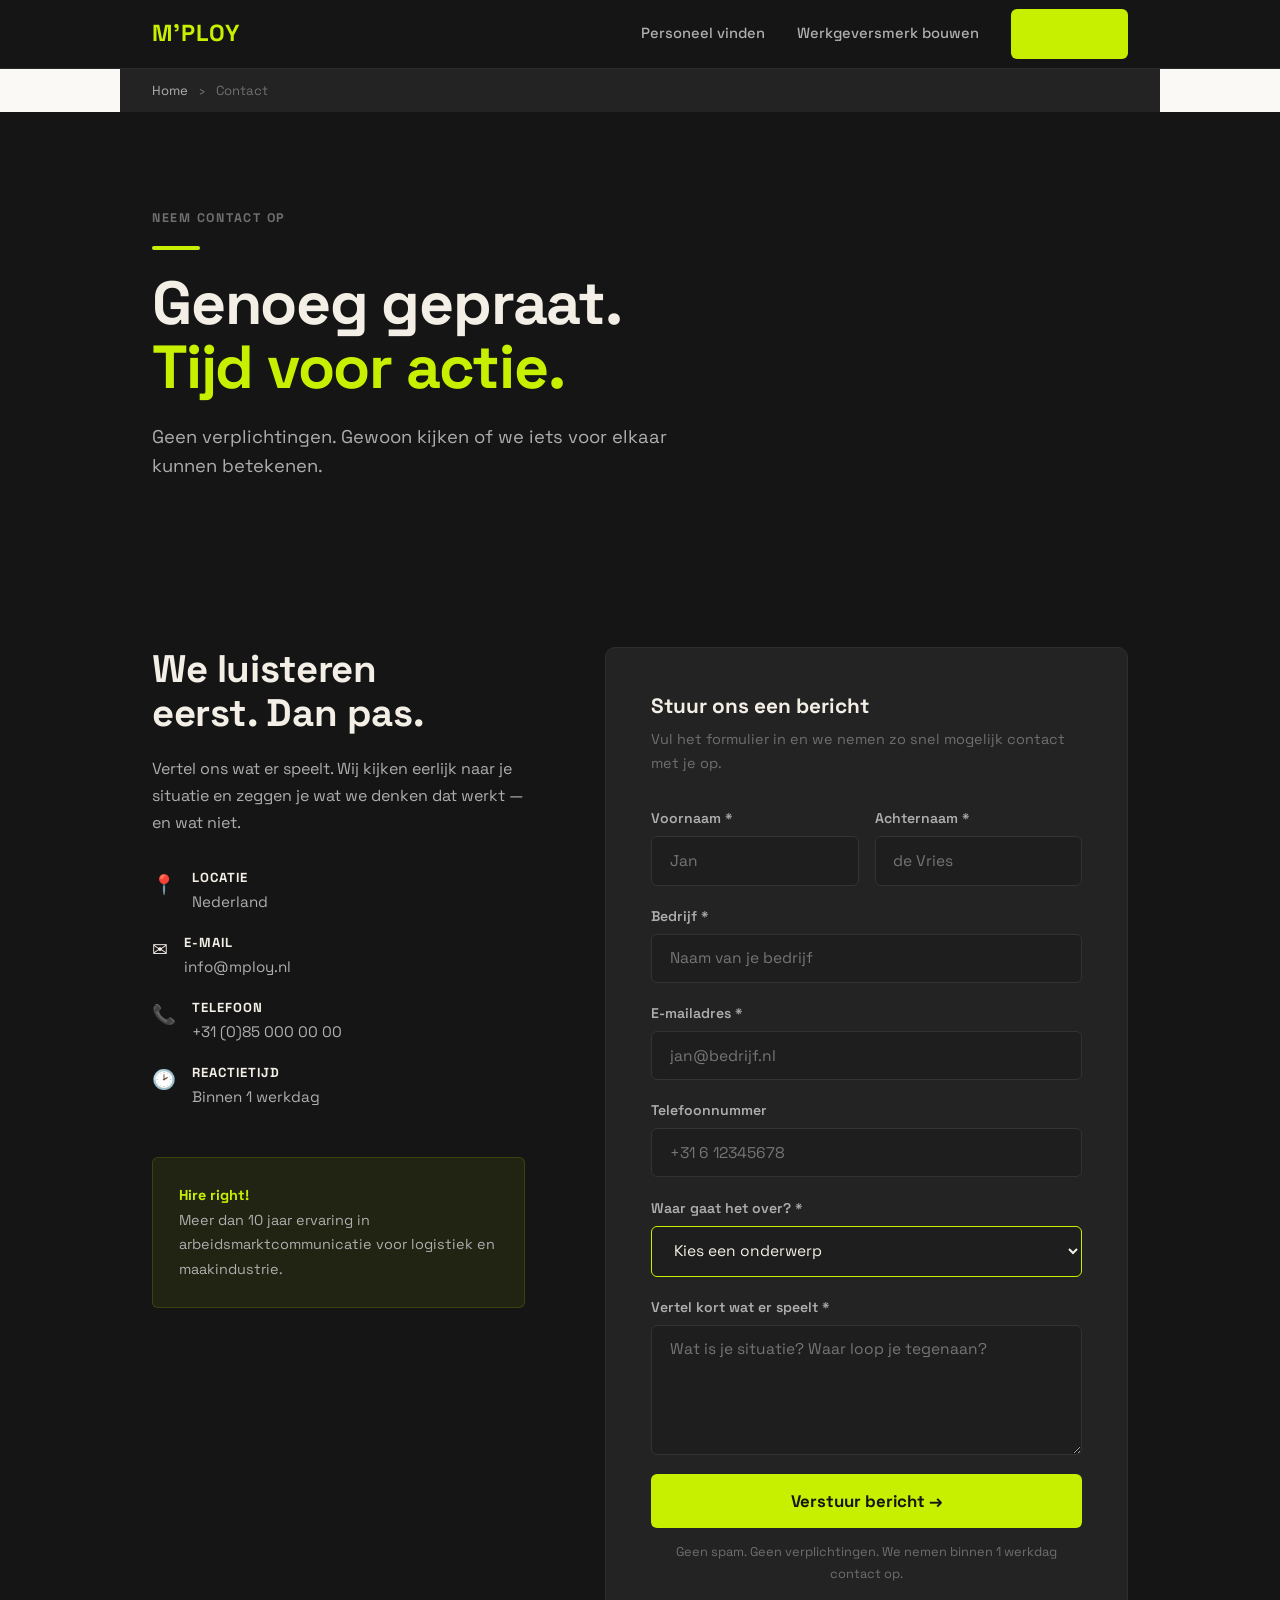
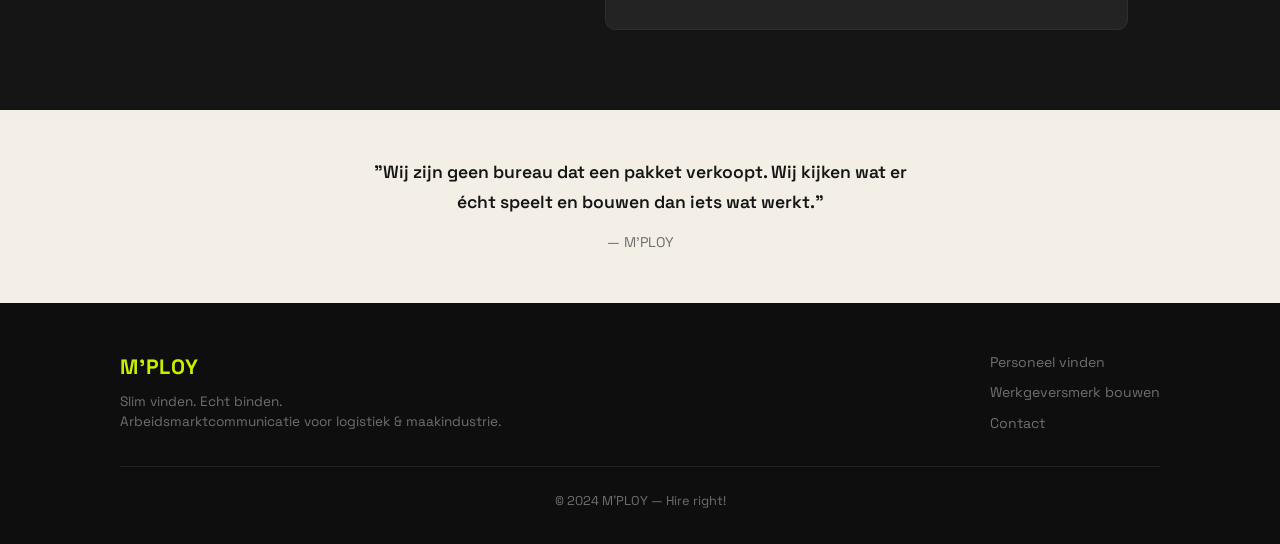
==== contact.html @ 52edb27a "Initial commit: M'PLOY website Volledige statische website met: - Homepage (keuzeportaal) - Pagina P" ====
<!DOCTYPE html>
<html lang="nl">
<head>
  <meta charset="UTF-8" />
  <meta name="viewport" content="width=device-width, initial-scale=1.0" />
  <meta name="description" content="Neem contact op met M'PLOY. Geen verplichtingen — gewoon kijken of we iets voor elkaar kunnen betekenen." />
  <title>Contact — M'PLOY</title>
  <link rel="stylesheet" href="css/style.css" />
  <style>
    .contact-wrapper {
      display: grid;
      grid-template-columns: 1fr 1.4fr;
      gap: 5rem;
      max-width: var(--max-breedte);
      margin: 0 auto;
      padding: 0 2rem;
      align-items: start;
    }

    .contact-info h2 { margin-bottom: 1.2rem; }
    .contact-info p  { color: var(--grijs-licht); font-size: 1rem; line-height: 1.7; margin-bottom: 2rem; }

    .contact-detail {
      display: flex;
      flex-direction: column;
      gap: 1.2rem;
      margin-top: 2rem;
    }

    .contact-detail__item {
      display: flex;
      align-items: flex-start;
      gap: 1rem;
    }

    .contact-detail__item__icoon {
      font-size: 1.2rem;
      margin-top: 2px;
    }

    .contact-detail__item__tekst {
      font-size: 0.95rem;
      color: var(--grijs-licht);
      line-height: 1.5;
    }

    .contact-detail__item__tekst strong {
      display: block;
      color: var(--zand);
      font-size: 0.82rem;
      text-transform: uppercase;
      letter-spacing: 0.08em;
      margin-bottom: 0.2rem;
    }

    .form-card {
      background: var(--donker-zacht);
      border: 1px solid #2e2e2e;
      border-radius: 10px;
      padding: 2.8rem;
    }

    .form-card h3 {
      color: var(--zand);
      font-size: 1.3rem;
      margin-bottom: 0.4rem;
    }

    .form-card .form-sub {
      color: var(--grijs);
      font-size: 0.9rem;
      margin-bottom: 2rem;
    }

    .form-row {
      display: grid;
      grid-template-columns: 1fr 1fr;
      gap: 1rem;
    }

    .form-success {
      display: none;
      text-align: center;
      padding: 2rem;
      color: var(--lime);
    }

    .form-success .succes-icoon {
      font-size: 2.5rem;
      margin-bottom: 0.8rem;
    }

    .form-success p { color: var(--grijs-licht); margin-top: 0.5rem; }

    @media (max-width: 768px) {
      .contact-wrapper { grid-template-columns: 1fr; gap: 2.5rem; }
      .form-row { grid-template-columns: 1fr; }
      .form-card { padding: 2rem; }
    }
  </style>
</head>
<body>

  <!-- NAV -->
  <nav class="nav">
    <div class="container nav__inner">
      <a href="index.html" class="nav__logo">M'PLOY</a>
      <div class="nav__links">
        <a href="personeel-vinden.html">Personeel vinden</a>
        <a href="werkgeversmerk-bouwen.html">Werkgeversmerk bouwen</a>
        <a href="contact.html" class="btn btn-lime actief">Contact</a>
      </div>
      <button class="nav__hamburger" aria-label="Menu openen" onclick="toggleMenu()">
        <span></span><span></span><span></span>
      </button>
    </div>
    <div class="nav__mobile" id="mobileMenu">
      <a href="personeel-vinden.html">Personeel vinden</a>
      <a href="werkgeversmerk-bouwen.html">Werkgeversmerk bouwen</a>
      <a href="contact.html">Contact</a>
    </div>
  </nav>

  <!-- BREADCRUMB -->
  <div class="breadcrumb container">
    <a href="index.html">Home</a>
    <span>&rsaquo;</span>
    Contact
  </div>

  <!-- HERO -->
  <section class="hero" style="padding-bottom: 4rem; text-align: left;">
    <div class="container">
      <p class="label" style="margin-bottom: 1rem; display: block;">Neem contact op</p>
      <div class="divisor"></div>
      <h1>Genoeg gepraat.<br><span class="lime">Tijd voor actie.</span></h1>
      <p class="hero__sub" style="margin-left: 0; margin-top: 1.4rem;">
        Geen verplichtingen. Gewoon kijken of we iets voor elkaar kunnen betekenen.
      </p>
    </div>
  </section>

  <!-- CONTACT SECTIE -->
  <section class="sectie sectie--donker" style="padding-top: 4rem; padding-bottom: 5rem;">
    <div class="contact-wrapper">

      <!-- Info links -->
      <div class="contact-info">
        <h2 style="color: var(--zand);">We luisteren<br>eerst. Dan pas.</h2>
        <p>
          Vertel ons wat er speelt. Wij kijken eerlijk naar je situatie en zeggen je wat we denken dat werkt —
          en wat niet.
        </p>

        <div class="contact-detail">
          <div class="contact-detail__item">
            <div class="contact-detail__item__icoon">&#128205;</div>
            <div class="contact-detail__item__tekst">
              <strong>Locatie</strong>
              Nederland
            </div>
          </div>
          <div class="contact-detail__item">
            <div class="contact-detail__item__icoon">&#9993;</div>
            <div class="contact-detail__item__tekst">
              <strong>E-mail</strong>
              info@mploy.nl
            </div>
          </div>
          <div class="contact-detail__item">
            <div class="contact-detail__item__icoon">&#128222;</div>
            <div class="contact-detail__item__tekst">
              <strong>Telefoon</strong>
              +31 (0)85 000 00 00
            </div>
          </div>
          <div class="contact-detail__item">
            <div class="contact-detail__item__icoon">&#128337;</div>
            <div class="contact-detail__item__tekst">
              <strong>Reactietijd</strong>
              Binnen 1 werkdag
            </div>
          </div>
        </div>

        <div style="margin-top: 3rem; padding: 1.6rem; background: rgba(199,240,0,0.07); border: 1px solid rgba(199,240,0,0.15); border-radius: var(--radius);">
          <p style="color: var(--grijs-licht); font-size: 0.9rem; margin: 0;">
            <span style="color: var(--lime); font-weight: 700;">Hire right!</span><br>
            Meer dan 10 jaar ervaring in arbeidsmarktcommunicatie voor logistiek en maakindustrie.
          </p>
        </div>
      </div>

      <!-- Formulier rechts -->
      <div class="form-card">
        <h3>Stuur ons een bericht</h3>
        <p class="form-sub">Vul het formulier in en we nemen zo snel mogelijk contact met je op.</p>

        <form class="form" id="contactForm" onsubmit="verstuurForm(event)">
          <div class="form-row">
            <div class="form-veld">
              <label for="voornaam">Voornaam *</label>
              <input type="text" id="voornaam" name="voornaam" placeholder="Jan" required />
            </div>
            <div class="form-veld">
              <label for="achternaam">Achternaam *</label>
              <input type="text" id="achternaam" name="achternaam" placeholder="de Vries" required />
            </div>
          </div>

          <div class="form-veld">
            <label for="bedrijf">Bedrijf *</label>
            <input type="text" id="bedrijf" name="bedrijf" placeholder="Naam van je bedrijf" required />
          </div>

          <div class="form-veld">
            <label for="email">E-mailadres *</label>
            <input type="email" id="email" name="email" placeholder="jan@bedrijf.nl" required />
          </div>

          <div class="form-veld">
            <label for="telefoon">Telefoonnummer</label>
            <input type="tel" id="telefoon" name="telefoon" placeholder="+31 6 12345678" />
          </div>

          <div class="form-veld">
            <label for="vraagstuk">Waar gaat het over? *</label>
            <select id="vraagstuk" name="vraagstuk" required>
              <option value="" disabled selected>Kies een onderwerp</option>
              <option value="personeel-vinden">Personeel vinden / werving</option>
              <option value="employer-branding">Werkgeversmerk bouwen / employer branding</option>
              <option value="beide">Beide — ik wil de opties bespreken</option>
              <option value="anders">Anders</option>
            </select>
          </div>

          <div class="form-veld">
            <label for="bericht">Vertel kort wat er speelt *</label>
            <textarea id="bericht" name="bericht" placeholder="Wat is je situatie? Waar loop je tegenaan?" required></textarea>
          </div>

          <button type="submit" class="btn btn-lime btn-lg" style="width: 100%; justify-content: center;">
            Verstuur bericht &rarr;
          </button>

          <p style="color: var(--grijs); font-size: 0.8rem; text-align: center; margin-top: -0.4rem;">
            Geen spam. Geen verplichtingen. We nemen binnen 1 werkdag contact op.
          </p>
        </form>

        <div class="form-success" id="formSuccess">
          <div class="succes-icoon">&#10003;</div>
          <h3 style="color: var(--lime);">Bericht ontvangen!</h3>
          <p>We nemen zo snel mogelijk contact met je op — uiterlijk binnen 1 werkdag.</p>
        </div>
      </div>

    </div>
  </section>

  <!-- QUOTE -->
  <section class="sectie sectie--zand" style="padding: 3rem 2rem;">
    <div class="container" style="text-align: center;">
      <p style="font-size: 1.1rem; font-weight: 600; color: var(--donker); max-width: 540px; margin: 0 auto;">
        "Wij zijn geen bureau dat een pakket verkoopt. Wij kijken wat er écht speelt en bouwen dan iets wat werkt."
      </p>
      <p style="color: var(--grijs); font-size: 0.88rem; margin-top: 0.8rem;">— M'PLOY</p>
    </div>
  </section>

  <!-- FOOTER -->
  <footer class="footer">
    <div class="footer__inner">
      <div>
        <div class="footer__logo">M'PLOY</div>
        <p class="footer__sub">Slim vinden. Echt binden.<br>Arbeidsmarktcommunicatie voor logistiek &amp; maakindustrie.</p>
      </div>
      <nav class="footer__nav">
        <a href="personeel-vinden.html">Personeel vinden</a>
        <a href="werkgeversmerk-bouwen.html">Werkgeversmerk bouwen</a>
        <a href="contact.html">Contact</a>
      </nav>
    </div>
    <div class="footer__bottom">
      &copy; 2024 M'PLOY — Hire right!
    </div>
  </footer>

  <script src="js/main.js"></script>
  <script>
    function verstuurForm(e) {
      e.preventDefault();
      document.getElementById('contactForm').style.display = 'none';
      document.getElementById('formSuccess').style.display = 'block';
    }
  </script>
</body>
</html>
---- css/style.css ----
@import url('https://fonts.googleapis.com/css2?family=Space+Grotesk:wght@400;500;600;700;800&display=swap');

/* ─── Reset & tokens ─────────────────────────────────────────── */
:root {
  --donker:        #151515;
  --donker-zacht:  #232323;
  --zand:          #F3EFE6;
  --wit:           #FAF9F6;
  --lime:          #C7F000;
  --olijf:         #97B800;
  --grijs:         #6F6F6F;
  --grijs-licht:   #AEAEAE;

  --radius:        6px;
  --max-breedte:   1040px;
  --gap:           1.5rem;
}

*, *::before, *::after { box-sizing: border-box; margin: 0; padding: 0; }

html { scroll-behavior: smooth; }

body {
  font-family: 'Space Grotesk', sans-serif;
  background-color: var(--wit);
  color: var(--donker);
  line-height: 1.6;
  -webkit-font-smoothing: antialiased;
}

img { display: block; max-width: 100%; }
a { text-decoration: none; color: inherit; }
ul { list-style: none; }

/* ─── Typografie ─────────────────────────────────────────────── */
h1 { font-size: clamp(2.4rem, 5vw, 3.8rem); font-weight: 800; line-height: 1.05; letter-spacing: -0.02em; }
h2 { font-size: clamp(1.6rem, 3vw, 2.4rem); font-weight: 700; line-height: 1.15; letter-spacing: -0.01em; }
h3 { font-size: 1.2rem; font-weight: 700; line-height: 1.3; }
p  { font-size: 1rem; line-height: 1.7; }

.label {
  font-size: 0.78rem;
  font-weight: 700;
  letter-spacing: 0.14em;
  text-transform: uppercase;
  color: var(--grijs);
}

/* ─── Hulpklassen ────────────────────────────────────────────── */
.container {
  max-width: var(--max-breedte);
  margin: 0 auto;
  padding: 0 2rem;
}

.lime { color: var(--lime); }

/* ─── Knoppen ────────────────────────────────────────────────── */
.btn {
  display: inline-flex;
  align-items: center;
  gap: 0.5rem;
  padding: 0.85rem 1.8rem;
  border-radius: var(--radius);
  font-family: 'Space Grotesk', sans-serif;
  font-weight: 700;
  font-size: 0.95rem;
  cursor: pointer;
  border: none;
  transition: background 0.18s, color 0.18s, transform 0.12s;
}

.btn:active { transform: scale(0.97); }

.btn-lime {
  background: var(--lime);
  color: var(--donker);
}
.btn-lime:hover { background: var(--olijf); }

.btn-ghost {
  background: transparent;
  color: var(--zand);
  border: 2px solid var(--grijs);
}
.btn-ghost:hover { border-color: var(--lime); color: var(--lime); }

.btn-donker {
  background: var(--donker);
  color: var(--lime);
}
.btn-donker:hover { background: var(--donker-zacht); }

.btn-lg {
  padding: 1rem 2.4rem;
  font-size: 1.05rem;
}

/* ─── Nav ────────────────────────────────────────────────────── */
.nav {
  position: sticky;
  top: 0;
  z-index: 100;
  background: var(--donker);
  border-bottom: 1px solid #2a2a2a;
}

.nav__inner {
  display: flex;
  align-items: center;
  justify-content: space-between;
  height: 68px;
}

.nav__logo {
  font-size: 1.45rem;
  font-weight: 800;
  color: var(--lime);
  letter-spacing: 0.04em;
}

.nav__links {
  display: flex;
  align-items: center;
  gap: 2rem;
}

.nav__links a {
  color: var(--grijs-licht);
  font-size: 0.92rem;
  font-weight: 500;
  transition: color 0.15s;
}
.nav__links a:hover { color: var(--zand); }
.nav__links a.actief { color: var(--lime); }

.nav__cta { margin-left: 1rem; }

.nav__hamburger {
  display: none;
  flex-direction: column;
  gap: 5px;
  cursor: pointer;
  background: none;
  border: none;
  padding: 4px;
}
.nav__hamburger span {
  display: block;
  width: 24px;
  height: 2px;
  background: var(--zand);
  border-radius: 2px;
  transition: all 0.2s;
}

.nav__mobile {
  display: none;
  flex-direction: column;
  gap: 0;
  background: var(--donker-zacht);
  padding: 1rem 2rem 1.5rem;
}
.nav__mobile a {
  color: var(--zand);
  padding: 0.7rem 0;
  border-bottom: 1px solid #333;
  font-weight: 500;
}
.nav__mobile a:last-child { border: none; }
.nav__mobile.open { display: flex; }

/* ─── Hero ───────────────────────────────────────────────────── */
.hero {
  background: var(--donker);
  color: var(--zand);
  padding: 6rem 2rem 5rem;
  text-align: center;
}

.hero__kicker {
  margin-bottom: 1.2rem;
}

.hero h1 { margin-bottom: 1.4rem; }

.hero__sub {
  font-size: 1.15rem;
  color: var(--grijs-licht);
  max-width: 560px;
  margin: 0 auto 2.4rem;
  line-height: 1.6;
}

.hero__acties {
  display: flex;
  gap: 1rem;
  justify-content: center;
  flex-wrap: wrap;
}

/* ─── Keuzeportaal (homepage) ────────────────────────────────── */
.keuze {
  padding: 4rem 2rem 5rem;
  background: var(--wit);
}

.keuze__intro {
  text-align: center;
  margin-bottom: 3rem;
}

.keuze__intro .label { margin-bottom: 0.6rem; }
.keuze__intro p { color: var(--grijs); max-width: 480px; margin: 0.6rem auto 0; }

.keuze__grid {
  display: grid;
  grid-template-columns: 1fr 1fr;
  gap: var(--gap);
  max-width: var(--max-breedte);
  margin: 0 auto;
}

.keuze__kaart {
  background: var(--donker-zacht);
  border-radius: 10px;
  padding: 2.8rem;
  display: flex;
  flex-direction: column;
  gap: 1.2rem;
  transition: transform 0.18s, box-shadow 0.18s;
  border: 1px solid #2e2e2e;
}

.keuze__kaart:hover {
  transform: translateY(-4px);
  box-shadow: 0 12px 40px rgba(0,0,0,0.35);
}

.keuze__kaart__icoon {
  font-size: 2rem;
  line-height: 1;
}

.keuze__kaart h2 {
  color: var(--lime);
  font-size: 1.6rem;
}

.keuze__kaart .pijn {
  color: var(--grijs-licht);
  font-style: italic;
  font-size: 0.95rem;
  line-height: 1.5;
  border-left: 3px solid var(--donker);
  padding-left: 1rem;
}

.keuze__kaart .uitleg {
  color: var(--zand);
  font-size: 1rem;
  flex: 1;
}

.keuze__kaart .btn { align-self: flex-start; margin-top: 0.6rem; }

/* ─── Vertrouwen balk ────────────────────────────────────────── */
.vertrouwen-balk {
  background: var(--zand);
  padding: 3rem 2rem;
  text-align: center;
}

.vertrouwen-balk p {
  color: var(--grijs);
  font-size: 0.9rem;
  margin-bottom: 1.6rem;
}

.vertrouwen-balk__stats {
  display: flex;
  justify-content: center;
  gap: 3rem;
  margin-bottom: 2rem;
  flex-wrap: wrap;
}

.stat__getal {
  display: block;
  font-size: 2rem;
  font-weight: 800;
  color: var(--donker);
}

.stat__label {
  font-size: 0.85rem;
  color: var(--grijs);
}

/* ─── Sectie: pijn / gevolg / gewenst / aanpak ───────────────── */
.sectie {
  padding: 5rem 2rem;
}

.sectie--donker {
  background: var(--donker);
  color: var(--zand);
}

.sectie--donker-zacht {
  background: var(--donker-zacht);
  color: var(--zand);
}

.sectie--zand {
  background: var(--zand);
  color: var(--donker);
}

.sectie--wit {
  background: var(--wit);
  color: var(--donker);
}

.sectie__kop {
  max-width: var(--max-breedte);
  margin: 0 auto 3rem;
}

.sectie__kop .label { margin-bottom: 0.8rem; display: block; }

.sectie__kop h2 { margin-bottom: 1rem; }

.sectie__kop p {
  font-size: 1.1rem;
  color: var(--grijs);
  max-width: 620px;
}

.sectie--donker .sectie__kop p,
.sectie--donker-zacht .sectie__kop p { color: var(--grijs-licht); }

/* ─── Lijsten ────────────────────────────────────────────────── */
.check-lijst {
  display: flex;
  flex-direction: column;
  gap: 1rem;
  max-width: var(--max-breedte);
  margin: 0 auto;
}

.check-lijst li {
  display: flex;
  align-items: flex-start;
  gap: 1rem;
  font-size: 1.05rem;
  line-height: 1.5;
}

.check-lijst li::before {
  content: '';
  flex-shrink: 0;
  width: 22px;
  height: 22px;
  margin-top: 2px;
  background: var(--lime);
  border-radius: 50%;
  background-image: url("data:image/svg+xml,%3Csvg xmlns='http://www.w3.org/2000/svg' viewBox='0 0 24 24' fill='none' stroke='%23151515' stroke-width='3' stroke-linecap='round' stroke-linejoin='round'%3E%3Cpolyline points='20 6 9 17 4 12'/%3E%3C/svg%3E");
  background-size: 14px;
  background-repeat: no-repeat;
  background-position: center;
}

.kruis-lijst {
  display: flex;
  flex-direction: column;
  gap: 1rem;
  max-width: var(--max-breedte);
  margin: 0 auto;
}

.kruis-lijst li {
  display: flex;
  align-items: flex-start;
  gap: 1rem;
  font-size: 1.05rem;
  line-height: 1.5;
}

.kruis-lijst li::before {
  content: '';
  flex-shrink: 0;
  width: 22px;
  height: 22px;
  margin-top: 2px;
  border-radius: 50%;
  background: #3a1a1a;
  background-image: url("data:image/svg+xml,%3Csvg xmlns='http://www.w3.org/2000/svg' viewBox='0 0 24 24' fill='none' stroke='%23ff6b6b' stroke-width='3' stroke-linecap='round' stroke-linejoin='round'%3E%3Cline x1='18' y1='6' x2='6' y2='18'/%3E%3Cline x1='6' y1='6' x2='18' y2='18'/%3E%3C/svg%3E");
  background-size: 13px;
  background-repeat: no-repeat;
  background-position: center;
}

/* ─── Stappen-grid (aanpak M'PLOY) ───────────────────────────── */
.stappen-grid {
  display: grid;
  grid-template-columns: repeat(auto-fit, minmax(240px, 1fr));
  gap: var(--gap);
  max-width: var(--max-breedte);
  margin: 0 auto;
}

.stap {
  background: var(--donker-zacht);
  border: 1px solid #2e2e2e;
  border-radius: var(--radius);
  padding: 2rem;
}

.stap__nr {
  font-size: 2rem;
  font-weight: 800;
  color: var(--lime);
  line-height: 1;
  margin-bottom: 0.8rem;
}

.stap h3 { color: var(--zand); margin-bottom: 0.5rem; }
.stap p  { color: var(--grijs-licht); font-size: 0.92rem; }

/* ─── Belofte blok ───────────────────────────────────────────── */
.belofte {
  background: var(--lime);
  border-radius: var(--radius);
  padding: 2.4rem 3rem;
  max-width: var(--max-breedte);
  margin: 0 auto;
  display: flex;
  align-items: center;
  justify-content: space-between;
  gap: 2rem;
  flex-wrap: wrap;
}

.belofte__tekst {
  font-size: 1.3rem;
  font-weight: 700;
  color: var(--donker);
  max-width: 520px;
  line-height: 1.3;
}

/* ─── CTA-sectie ─────────────────────────────────────────────── */
.cta-sectie {
  padding: 5rem 2rem;
  background: var(--donker);
  text-align: center;
}

.cta-sectie h2 { color: var(--zand); margin-bottom: 1rem; }
.cta-sectie p  { color: var(--grijs); margin-bottom: 2.4rem; max-width: 480px; margin-left: auto; margin-right: auto; }

/* ─── Twee-kolom layout ──────────────────────────────────────── */
.twee-kolom {
  display: grid;
  grid-template-columns: 1fr 1fr;
  gap: 4rem;
  align-items: start;
  max-width: var(--max-breedte);
  margin: 0 auto;
}

/* ─── Contact form ───────────────────────────────────────────── */
.form {
  display: flex;
  flex-direction: column;
  gap: 1.2rem;
  max-width: 600px;
  margin: 0 auto;
}

.form-veld {
  display: flex;
  flex-direction: column;
  gap: 0.4rem;
}

.form-veld label {
  font-size: 0.88rem;
  font-weight: 600;
  color: var(--grijs-licht);
}

.form-veld input,
.form-veld select,
.form-veld textarea {
  background: #1e1e1e;
  border: 1px solid #333;
  border-radius: var(--radius);
  color: var(--zand);
  font-family: 'Space Grotesk', sans-serif;
  font-size: 0.97rem;
  padding: 0.85rem 1.1rem;
  transition: border-color 0.15s;
  outline: none;
  width: 100%;
}

.form-veld input:focus,
.form-veld select,
.form-veld textarea:focus {
  border-color: var(--lime);
}

.form-veld textarea { resize: vertical; min-height: 130px; }

.form-veld select { cursor: pointer; }
.form-veld select option { background: var(--donker-zacht); }

/* ─── Footer ─────────────────────────────────────────────────── */
.footer {
  background: #0e0e0e;
  color: var(--grijs);
  padding: 3rem 2rem 2rem;
}

.footer__inner {
  max-width: var(--max-breedte);
  margin: 0 auto;
  display: flex;
  justify-content: space-between;
  align-items: flex-start;
  gap: 2rem;
  flex-wrap: wrap;
}

.footer__logo {
  font-size: 1.3rem;
  font-weight: 800;
  color: var(--lime);
  letter-spacing: 0.04em;
  margin-bottom: 0.5rem;
}

.footer__sub { font-size: 0.85rem; line-height: 1.5; }

.footer__nav {
  display: flex;
  flex-direction: column;
  gap: 0.5rem;
}

.footer__nav a { font-size: 0.88rem; transition: color 0.15s; }
.footer__nav a:hover { color: var(--lime); }

.footer__bottom {
  max-width: var(--max-breedte);
  margin: 2rem auto 0;
  padding-top: 1.5rem;
  border-top: 1px solid #222;
  font-size: 0.8rem;
  text-align: center;
}

/* ─── Divisielijn ────────────────────────────────────────────── */
.divisor {
  width: 48px;
  height: 4px;
  background: var(--lime);
  border-radius: 2px;
  margin-bottom: 1.4rem;
}

/* ─── Highlight quote ────────────────────────────────────────── */
.quote-blok {
  border-left: 4px solid var(--lime);
  padding: 1.2rem 1.6rem;
  background: rgba(199,240,0,0.05);
  border-radius: 0 var(--radius) var(--radius) 0;
  max-width: var(--max-breedte);
  margin: 0 auto;
  font-size: 1.15rem;
  font-style: italic;
  color: var(--zand);
  line-height: 1.6;
}

/* ─── Breadcrumb ─────────────────────────────────────────────── */
.breadcrumb {
  background: var(--donker-zacht);
  padding: 0.7rem 2rem;
  font-size: 0.82rem;
  color: var(--grijs);
}
.breadcrumb a { color: var(--grijs-licht); }
.breadcrumb a:hover { color: var(--lime); }
.breadcrumb span { margin: 0 0.5rem; }

/* ─── Responsive ─────────────────────────────────────────────── */
@media (max-width: 768px) {
  .nav__links { display: none; }
  .nav__hamburger { display: flex; }

  .keuze__grid { grid-template-columns: 1fr; }
  .twee-kolom  { grid-template-columns: 1fr; gap: 2.5rem; }
  .stappen-grid { grid-template-columns: 1fr; }

  .belofte { flex-direction: column; align-items: flex-start; }

  .vertrouwen-balk__stats { gap: 1.5rem; }

  .hero { padding: 4rem 1.5rem 3.5rem; }
  .sectie { padding: 3.5rem 1.5rem; }

  .keuze__kaart { padding: 2rem; }
  .footer__inner { flex-direction: column; }
}

@media (max-width: 480px) {
  h1 { font-size: 2rem; }
  h2 { font-size: 1.5rem; }
  .hero__acties { flex-direction: column; align-items: center; }
  .belofte { padding: 1.8rem; }
}

/* ─── Fade-in animaties ──────────────────────────────────────── */
.verborgen {
  opacity: 0;
  transform: translateY(20px);
  transition: opacity 0.5s ease, transform 0.5s ease;
}

.zichtbaar {
  opacity: 1;
  transform: translateY(0);
}
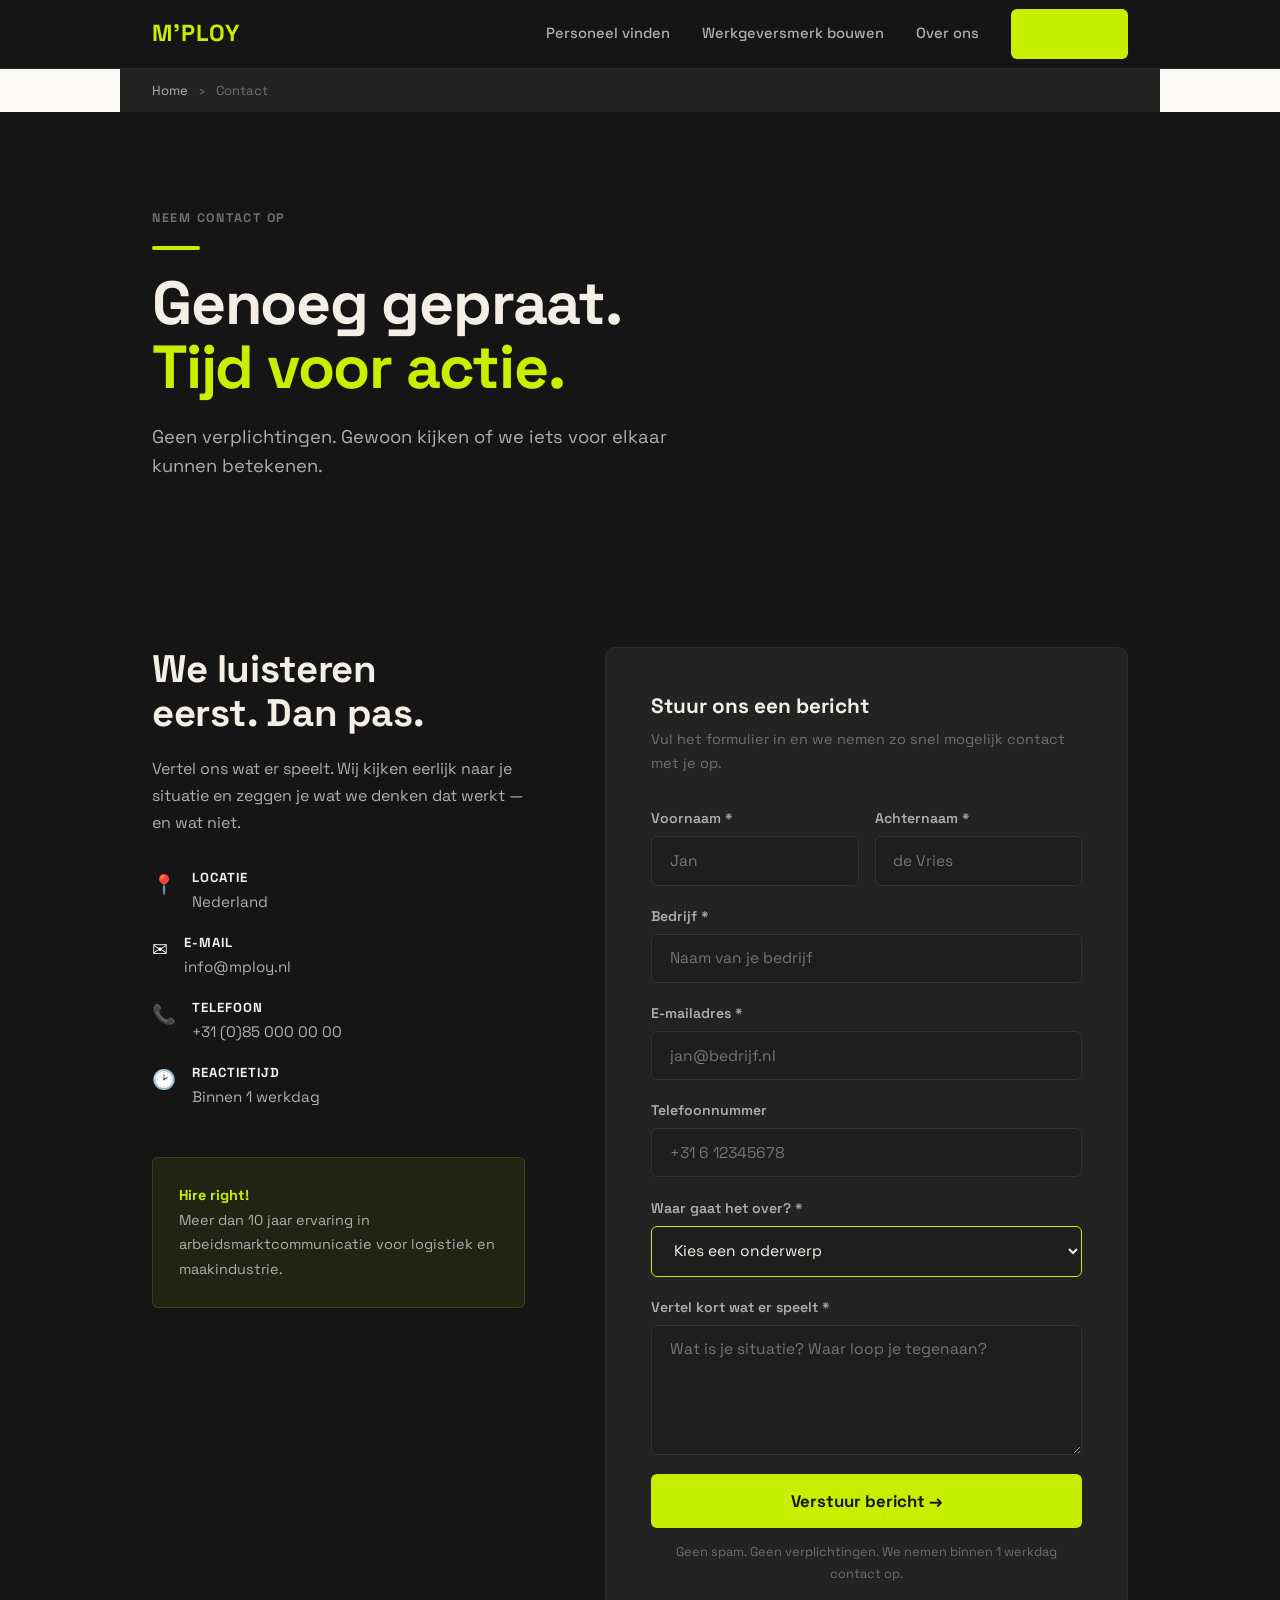
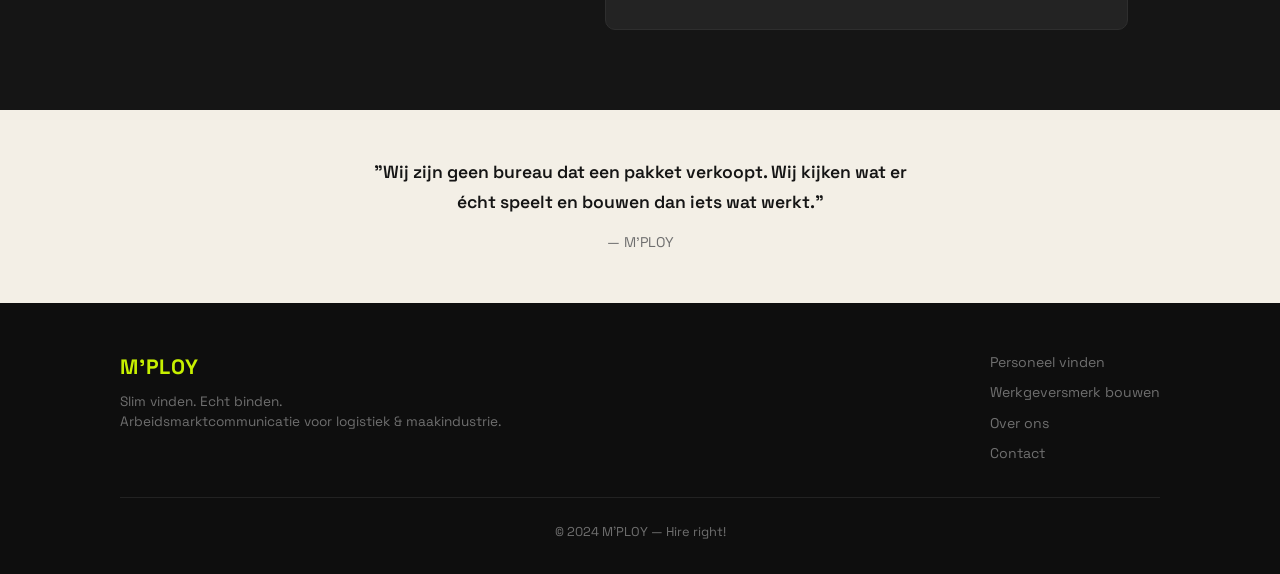
==== commit 1d951c2d: "Voeg Over ons pagina toe met teamleden en bedrijfsinfo - Nieuwe over-ons.html met hero, intro, No Cr" ====
--- a/contact.html
+++ b/contact.html
@@ -108,6 +108,7 @@
       <div class="nav__links">
         <a href="personeel-vinden.html">Personeel vinden</a>
         <a href="werkgeversmerk-bouwen.html">Werkgeversmerk bouwen</a>
+        <a href="over-ons.html">Over ons</a>
         <a href="contact.html" class="btn btn-lime actief">Contact</a>
       </div>
       <button class="nav__hamburger" aria-label="Menu openen" onclick="toggleMenu()">
@@ -117,6 +118,7 @@
     <div class="nav__mobile" id="mobileMenu">
       <a href="personeel-vinden.html">Personeel vinden</a>
       <a href="werkgeversmerk-bouwen.html">Werkgeversmerk bouwen</a>
+      <a href="over-ons.html">Over ons</a>
       <a href="contact.html">Contact</a>
     </div>
   </nav>
@@ -278,6 +280,7 @@
       <nav class="footer__nav">
         <a href="personeel-vinden.html">Personeel vinden</a>
         <a href="werkgeversmerk-bouwen.html">Werkgeversmerk bouwen</a>
+        <a href="over-ons.html">Over ons</a>
         <a href="contact.html">Contact</a>
       </nav>
     </div>
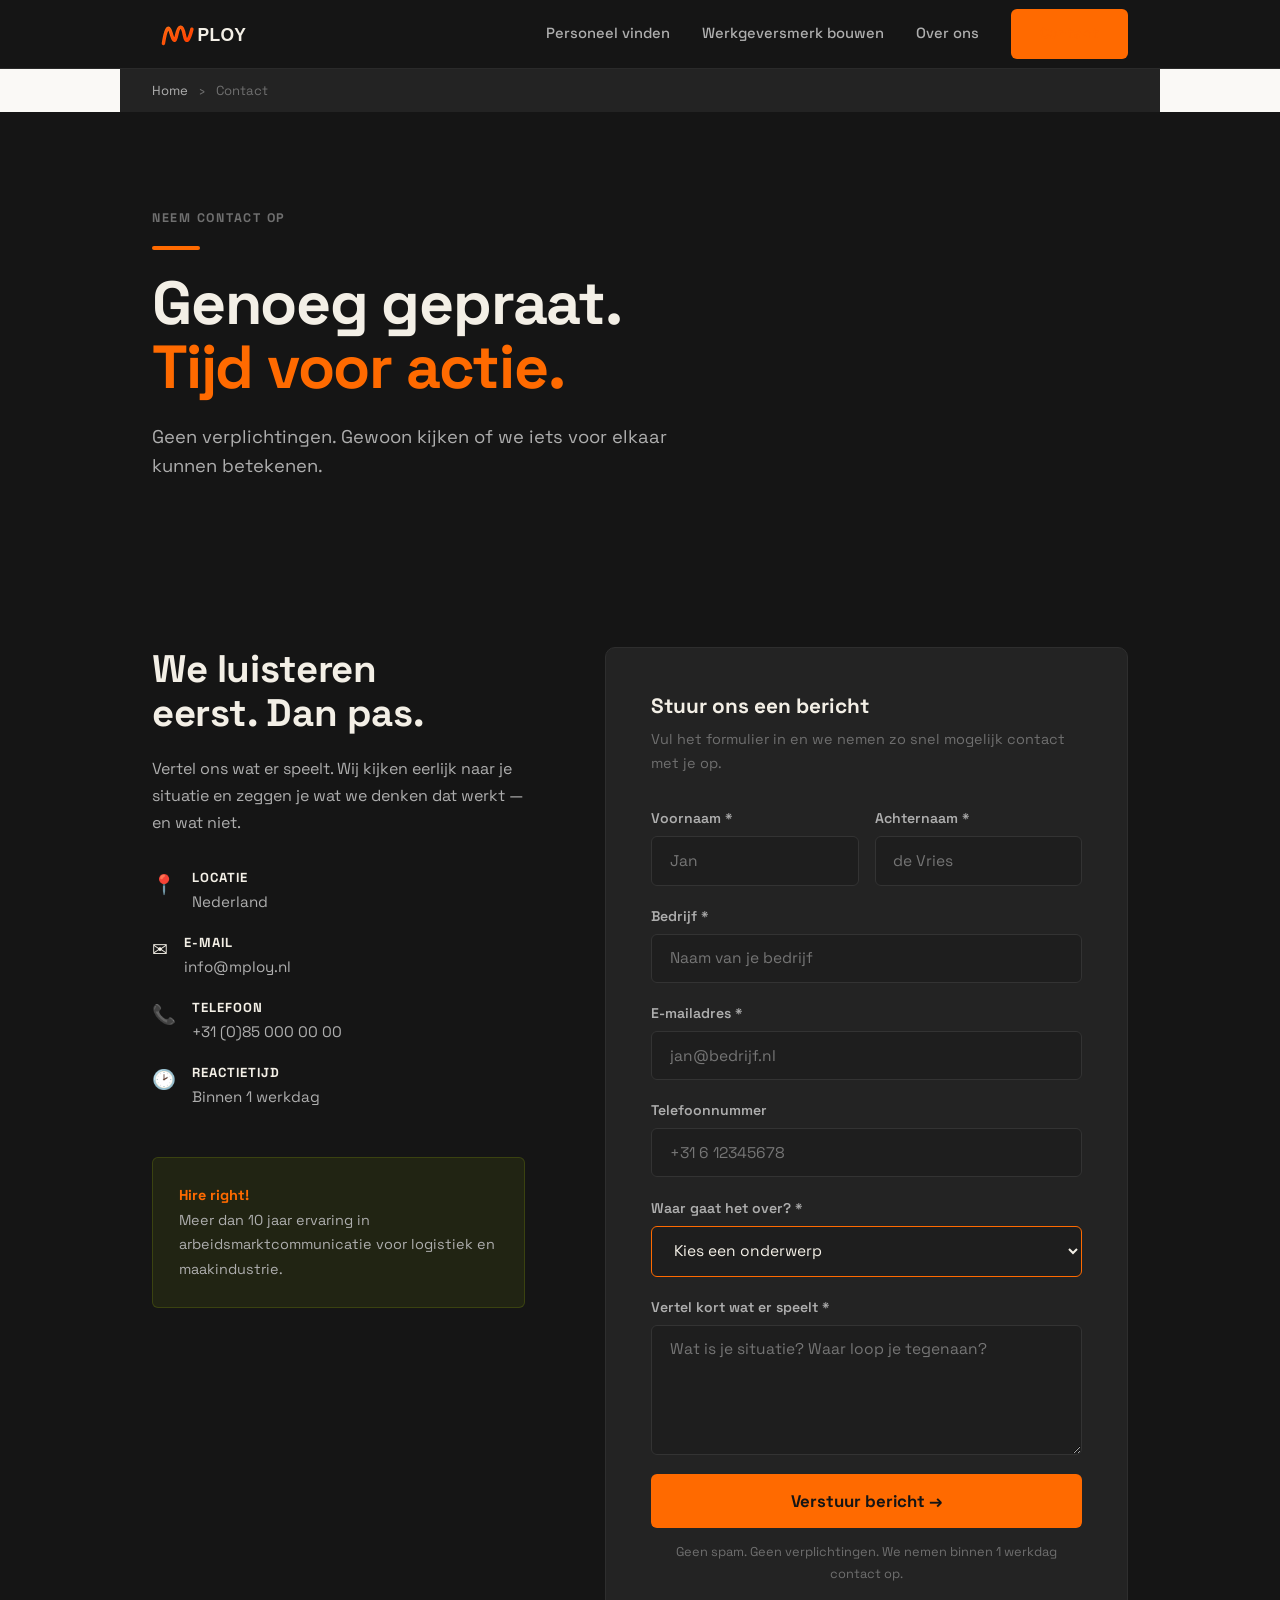
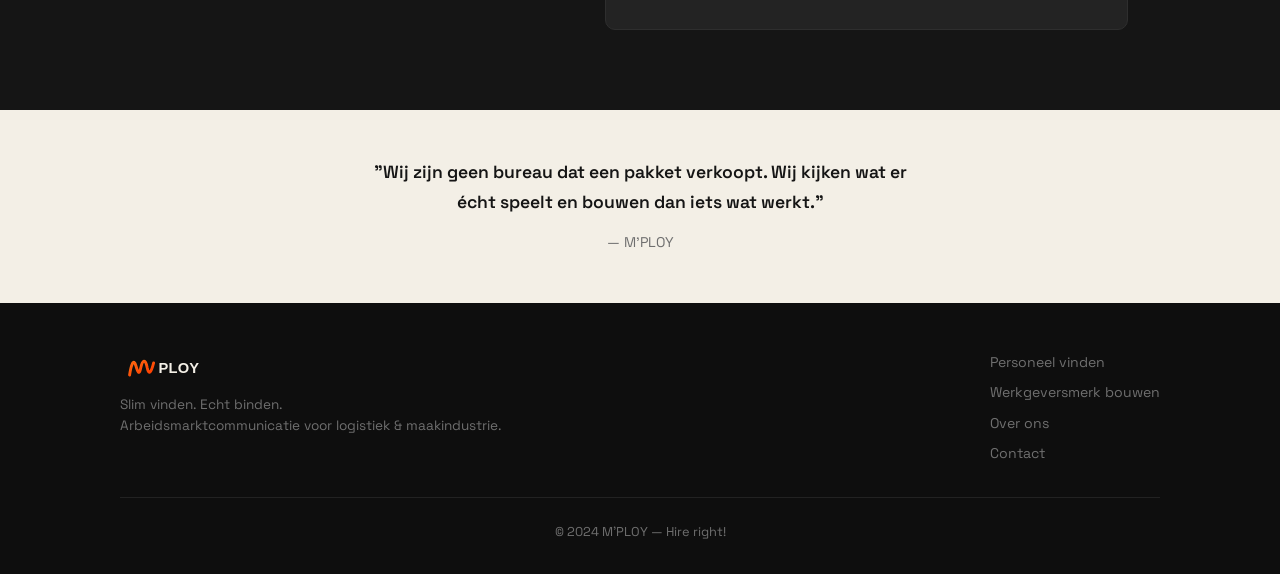
==== commit 1887200f: "Voeg M'PLOY logo toe en vervang geel door oranje - Logo SVG toegevoegd (mploy-logo-wit.svg voor donk" ====
--- a/contact.html
+++ b/contact.html
@@ -104,7 +104,7 @@
   <!-- NAV -->
   <nav class="nav">
     <div class="container nav__inner">
-      <a href="index.html" class="nav__logo">M'PLOY</a>
+      <a href="index.html" class="nav__logo"><img src="images/mploy-logo-wit.svg" alt="M'PLOY"></a>
       <div class="nav__links">
         <a href="personeel-vinden.html">Personeel vinden</a>
         <a href="werkgeversmerk-bouwen.html">Werkgeversmerk bouwen</a>
@@ -274,7 +274,7 @@
   <footer class="footer">
     <div class="footer__inner">
       <div>
-        <div class="footer__logo">M'PLOY</div>
+        <div class="footer__logo"><img src="images/mploy-logo-wit.svg" alt="M'PLOY"></div>
         <p class="footer__sub">Slim vinden. Echt binden.<br>Arbeidsmarktcommunicatie voor logistiek &amp; maakindustrie.</p>
       </div>
       <nav class="footer__nav">
--- a/css/style.css
+++ b/css/style.css
@@ -6,8 +6,8 @@
   --donker-zacht:  #232323;
   --zand:          #F3EFE6;
   --wit:           #FAF9F6;
-  --lime:          #C7F000;
-  --olijf:         #97B800;
+  --lime:          #ff6a00;
+  --olijf:         #cc4f00;
   --grijs:         #6F6F6F;
   --grijs-licht:   #AEAEAE;
 
@@ -113,10 +113,12 @@
 }
 
 .nav__logo {
-  font-size: 1.45rem;
-  font-weight: 800;
-  color: var(--lime);
-  letter-spacing: 0.04em;
+  display: flex;
+  align-items: center;
+}
+.nav__logo img {
+  height: 38px;
+  width: auto;
 }
 
 .nav__links {
@@ -535,11 +537,12 @@
 }
 
 .footer__logo {
-  font-size: 1.3rem;
-  font-weight: 800;
-  color: var(--lime);
-  letter-spacing: 0.04em;
-  margin-bottom: 0.5rem;
+  display: block;
+  margin-bottom: 0.8rem;
+}
+.footer__logo img {
+  height: 32px;
+  width: auto;
 }
 
 .footer__sub { font-size: 0.85rem; line-height: 1.5; }
@@ -575,7 +578,7 @@
 .quote-blok {
   border-left: 4px solid var(--lime);
   padding: 1.2rem 1.6rem;
-  background: rgba(199,240,0,0.05);
+  background: rgba(255,106,0,0.05);
   border-radius: 0 var(--radius) var(--radius) 0;
   max-width: var(--max-breedte);
   margin: 0 auto;
